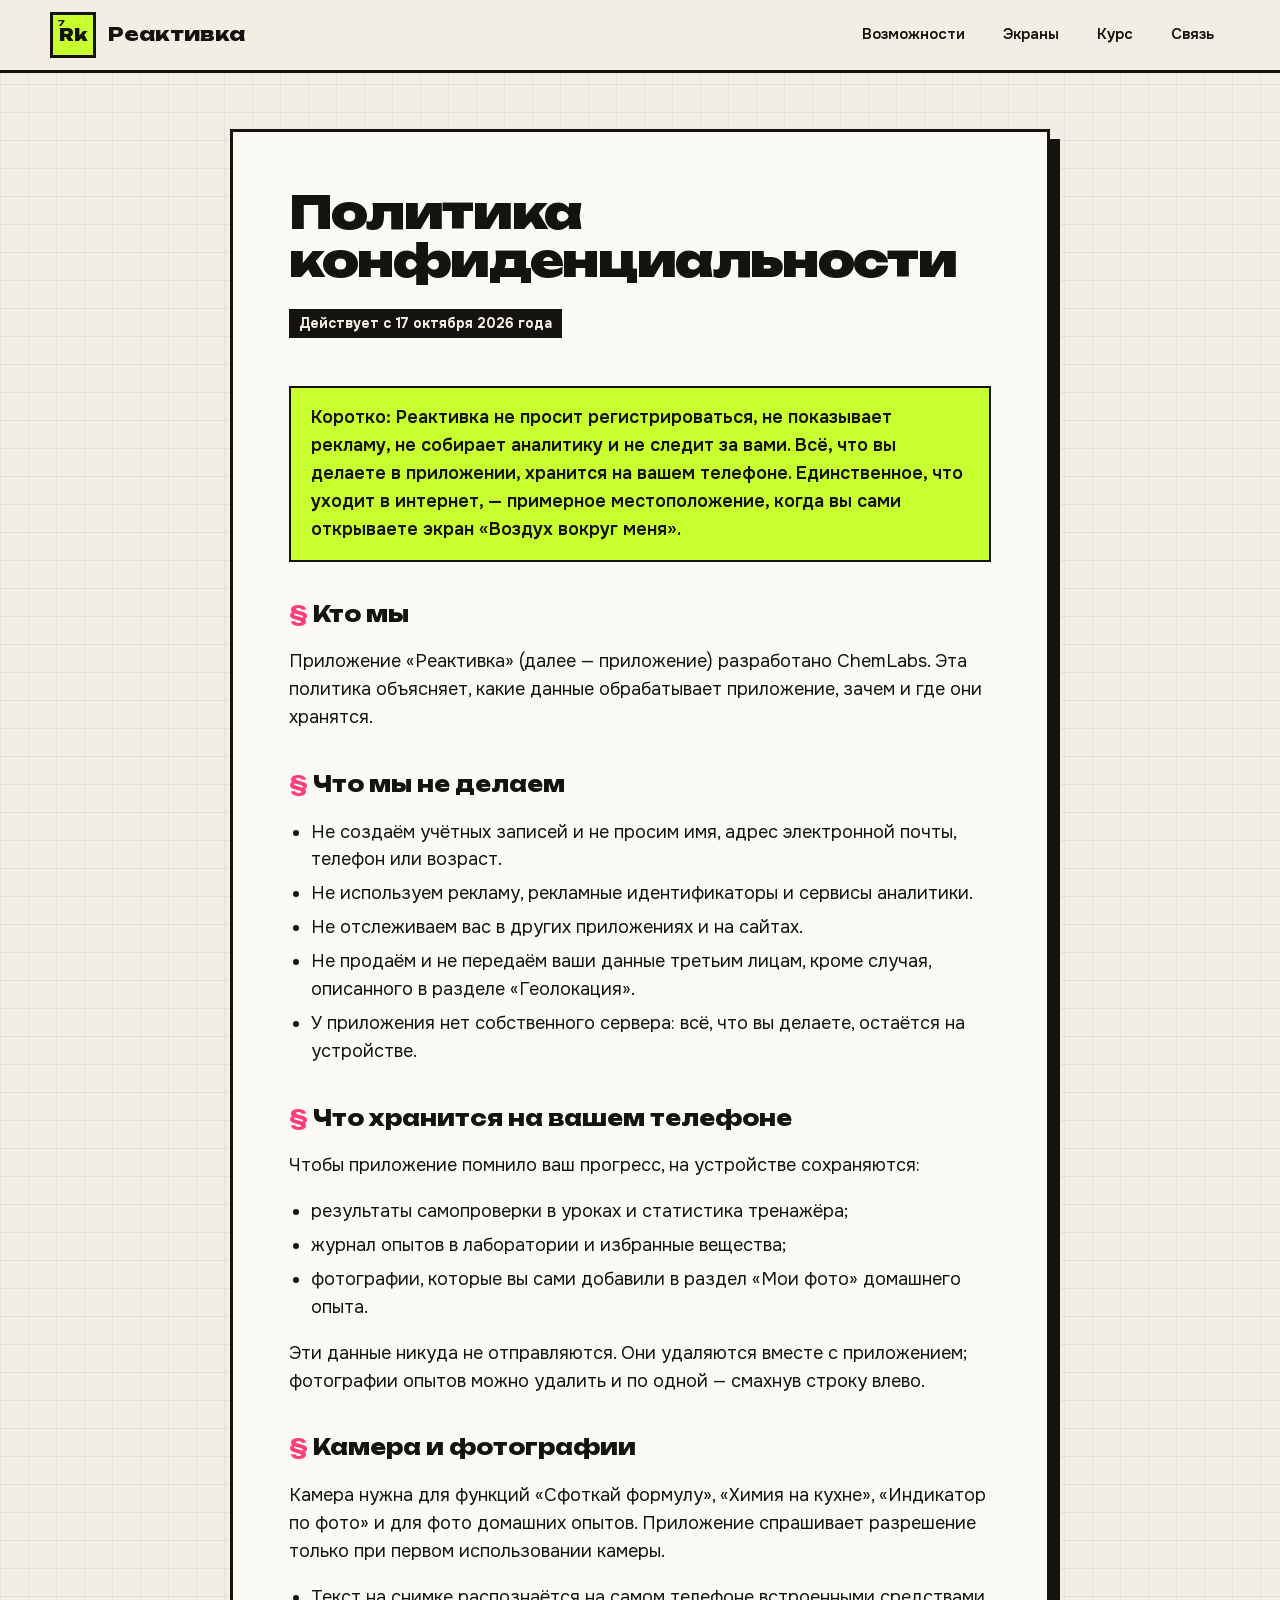
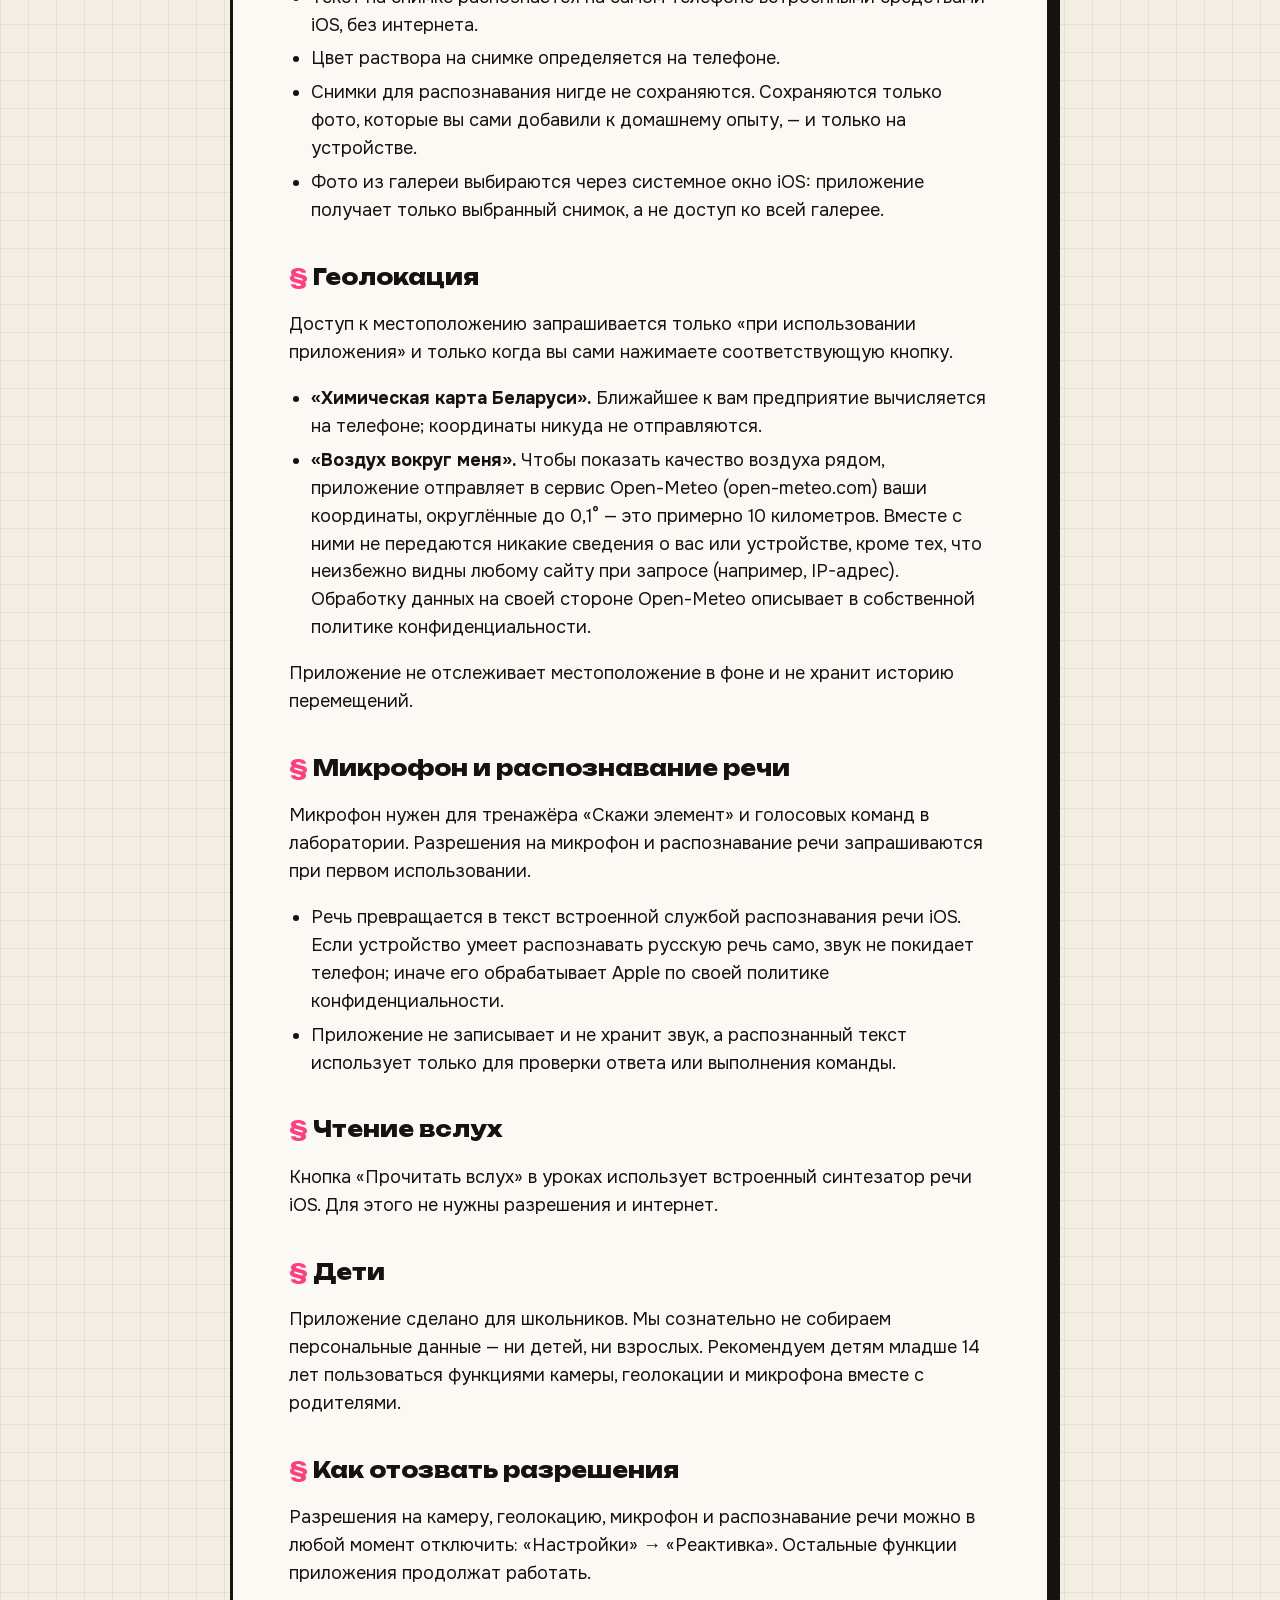
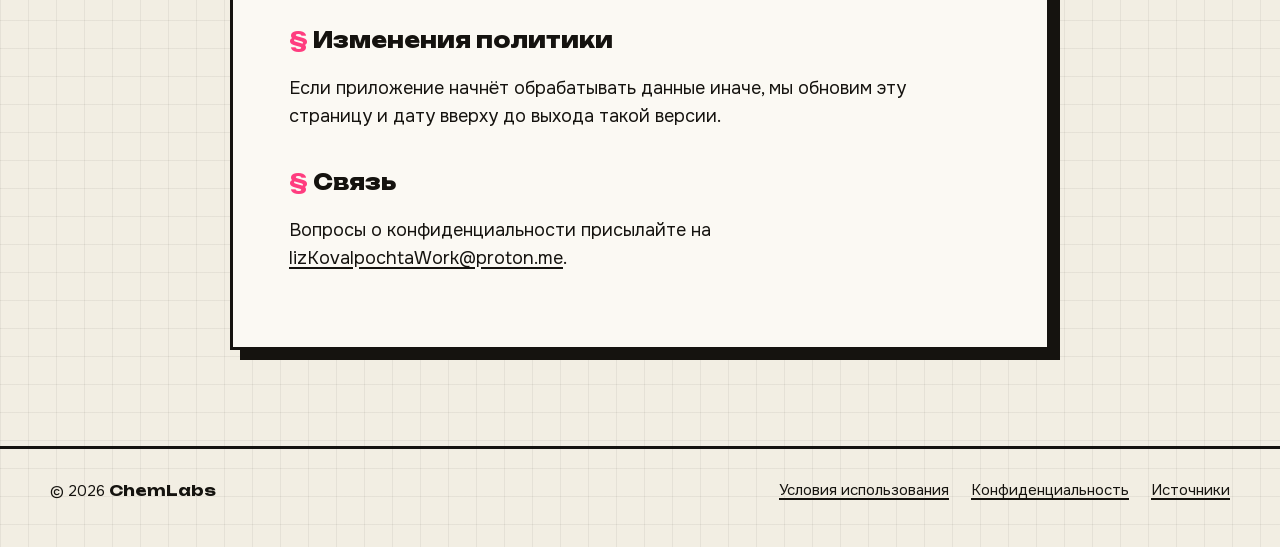
==== privacy.html @ f762d9f7 "Сайт приложения Реактивка" ====
<!doctype html>
<html lang="ru">
<head>
  <meta charset="utf-8">
  <meta name="viewport" content="width=device-width, initial-scale=1">
  <title>Политика конфиденциальности — Реактивка</title>
  <meta name="description" content="Какие данные обрабатывает приложение Реактивка и как.">
  <meta name="theme-color" content="#c8ff2e">
  <link rel="icon" type="image/png" href="images/favicon.png">
  <link rel="stylesheet" href="styles.css">
</head>
<body>
  <header class="top">
    <div class="wrap">
      <a class="logo" href="index.html" aria-label="Реактивка — на главную">
        <span class="logo-cell" aria-hidden="true">Rk</span>
        <span class="logo-name">Реактивка</span>
      </a>
      <button class="menu-toggle" aria-label="Меню" aria-expanded="false">☰</button>
      <nav class="menu">
        <a href="index.html#table">Возможности</a>
        <a href="index.html#samples">Экраны</a>
        <a href="index.html#course">Курс</a>
        <a href="index.html#contact">Связь</a>
      </nav>
    </div>
  </header>

  <main class="page">
    <div class="wrap"><article class="sheet">
      <h1>Политика конфиденциальности</h1>
      <p class="date">Действует с 17 октября 2026 года</p>

      <p class="short">Коротко: Реактивка не просит регистрироваться, не показывает рекламу, не собирает аналитику и не следит за вами. Всё, что вы делаете в приложении, хранится на вашем телефоне. Единственное, что уходит в интернет, — примерное местоположение, когда вы сами открываете экран «Воздух вокруг меня».</p>

      <h2>Кто мы</h2>
      <p>Приложение «Реактивка» (далее — приложение) разработано ChemLabs. Эта политика объясняет, какие данные обрабатывает приложение, зачем и где они хранятся.</p>

      <h2>Что мы не делаем</h2>
      <ul>
        <li>Не создаём учётных записей и не просим имя, адрес электронной почты, телефон или возраст.</li>
        <li>Не используем рекламу, рекламные идентификаторы и сервисы аналитики.</li>
        <li>Не отслеживаем вас в других приложениях и на сайтах.</li>
        <li>Не продаём и не передаём ваши данные третьим лицам, кроме случая, описанного в разделе «Геолокация».</li>
        <li>У приложения нет собственного сервера: всё, что вы делаете, остаётся на устройстве.</li>
      </ul>

      <h2>Что хранится на вашем телефоне</h2>
      <p>Чтобы приложение помнило ваш прогресс, на устройстве сохраняются:</p>
      <ul>
        <li>результаты самопроверки в уроках и статистика тренажёра;</li>
        <li>журнал опытов в лаборатории и избранные вещества;</li>
        <li>фотографии, которые вы сами добавили в раздел «Мои фото» домашнего опыта.</li>
      </ul>
      <p>Эти данные никуда не отправляются. Они удаляются вместе с приложением; фотографии опытов можно удалить и по одной — смахнув строку влево.</p>

      <h2>Камера и фотографии</h2>
      <p>Камера нужна для функций «Сфоткай формулу», «Химия на кухне», «Индикатор по фото» и для фото домашних опытов. Приложение спрашивает разрешение только при первом использовании камеры.</p>
      <ul>
        <li>Текст на снимке распознаётся на самом телефоне встроенными средствами iOS, без интернета.</li>
        <li>Цвет раствора на снимке определяется на телефоне.</li>
        <li>Снимки для распознавания нигде не сохраняются. Сохраняются только фото, которые вы сами добавили к домашнему опыту, — и только на устройстве.</li>
        <li>Фото из галереи выбираются через системное окно iOS: приложение получает только выбранный снимок, а не доступ ко всей галерее.</li>
      </ul>

      <h2>Геолокация</h2>
      <p>Доступ к местоположению запрашивается только «при использовании приложения» и только когда вы сами нажимаете соответствующую кнопку.</p>
      <ul>
        <li><b>«Химическая карта Беларуси».</b> Ближайшее к вам предприятие вычисляется на телефоне; координаты никуда не отправляются.</li>
        <li><b>«Воздух вокруг меня».</b> Чтобы показать качество воздуха рядом, приложение отправляет в сервис Open-Meteo (open-meteo.com) ваши координаты, округлённые до 0,1° — это примерно 10 километров. Вместе с ними не передаются никакие сведения о вас или устройстве, кроме тех, что неизбежно видны любому сайту при запросе (например, IP-адрес). Обработку данных на своей стороне Open-Meteo описывает в собственной политике конфиденциальности.</li>
      </ul>
      <p>Приложение не отслеживает местоположение в фоне и не хранит историю перемещений.</p>

      <h2>Микрофон и распознавание речи</h2>
      <p>Микрофон нужен для тренажёра «Скажи элемент» и голосовых команд в лаборатории. Разрешения на микрофон и распознавание речи запрашиваются при первом использовании.</p>
      <ul>
        <li>Речь превращается в текст встроенной службой распознавания речи iOS. Если устройство умеет распознавать русскую речь само, звук не покидает телефон; иначе его обрабатывает Apple по своей политике конфиденциальности.</li>
        <li>Приложение не записывает и не хранит звук, а распознанный текст использует только для проверки ответа или выполнения команды.</li>
      </ul>

      <h2>Чтение вслух</h2>
      <p>Кнопка «Прочитать вслух» в уроках использует встроенный синтезатор речи iOS. Для этого не нужны разрешения и интернет.</p>

      <h2>Дети</h2>
      <p>Приложение сделано для школьников. Мы сознательно не собираем персональные данные — ни детей, ни взрослых. Рекомендуем детям младше 14 лет пользоваться функциями камеры, геолокации и микрофона вместе с родителями.</p>

      <h2>Как отозвать разрешения</h2>
      <p>Разрешения на камеру, геолокацию, микрофон и распознавание речи можно в любой момент отключить: «Настройки» → «Реактивка». Остальные функции приложения продолжат работать.</p>

      <h2>Изменения политики</h2>
      <p>Если приложение начнёт обрабатывать данные иначе, мы обновим эту страницу и дату вверху до выхода такой версии.</p>

      <h2>Связь</h2>
      <p>Вопросы о конфиденциальности присылайте на <a href="mailto:lizKovalpochtaWork@proton.me">lizKovalpochtaWork@proton.me</a>.</p>
    </article></div>
  </main>

  <footer class="bottom">
    <div class="wrap">
      <span>© 2026 <b>ChemLabs</b></span>
      <nav>
        <a href="terms.html">Условия использования</a>
        <a href="privacy.html">Конфиденциальность</a>
        <a href="sources.html">Источники</a>
      </nav>
    </div>
  </footer>
  <script src="script.js"></script>
</body>
</html>
---- styles.css ----
/* Реактивка — сайт в духе лабораторного журнала: бумага, тушь, кислотные реактивы. */

@font-face { font-family: "Unbounded"; font-weight: 400 900; font-display: swap; src: url("fonts/unbounded-cyrillic.woff2") format("woff2"); unicode-range: U+0301, U+0400-045F, U+0490-0491, U+04B0-04B1, U+2116; }
@font-face { font-family: "Unbounded"; font-weight: 400 900; font-display: swap; src: url("fonts/unbounded-latin.woff2") format("woff2"); unicode-range: U+0000-00FF, U+0131, U+0152-0153, U+02BB-02BC, U+02C6, U+02DA, U+02DC, U+2000-206F, U+20AC, U+2122, U+2191, U+2193, U+2212, U+2215, U+FEFF, U+FFFD; }
@font-face { font-family: "Onest"; font-weight: 400 700; font-display: swap; src: url("fonts/onest-cyrillic.woff2") format("woff2"); unicode-range: U+0301, U+0400-045F, U+0490-0491, U+04B0-04B1, U+2116; }
@font-face { font-family: "Onest"; font-weight: 400 700; font-display: swap; src: url("fonts/onest-latin.woff2") format("woff2"); unicode-range: U+0000-00FF, U+0131, U+0152-0153, U+02BB-02BC, U+02C6, U+02DA, U+02DC, U+2000-206F, U+20AC, U+2122, U+2191, U+2193, U+2212, U+2215, U+FEFF, U+FFFD; }

:root {
  --paper: #f2eee3;
  --paper-2: #e7e0cd;
  --card: #fbf9f3;
  --ink: #15130f;
  --ink-soft: #4a463d;
  --grid: rgba(21, 19, 15, 0.06);
  --lime: #c8ff2e;
  --pink: #ff3d7f;
  --blue: #2d5bff;
  --orange: #ff7b1c;
  --violet: #8c5cff;
  --cyan: #19d3e6;
  --line: 3px solid var(--ink);
  --shadow: 6px 6px 0 var(--ink);
  --shadow-small: 4px 4px 0 var(--ink);
  --display: "Unbounded", "Arial Black", system-ui, sans-serif;
  --body: "Onest", -apple-system, BlinkMacSystemFont, "Segoe UI", Roboto, sans-serif;
  color-scheme: light dark;
}

@media (prefers-color-scheme: dark) {
  :root {
    --paper: #15131b;
    --paper-2: #1f1c27;
    --card: #1c1924;
    --ink: #f2eee3;
    --ink-soft: #b9b3a6;
    --grid: rgba(242, 238, 227, 0.05);
  }
}

* { box-sizing: border-box; }
html { scroll-behavior: smooth; }
@media (prefers-reduced-motion: reduce) {
  html { scroll-behavior: auto; }
  *, *::before, *::after { animation-duration: 0.001ms !important; animation-iteration-count: 1 !important; transition: none !important; }
}

body {
  margin: 0;
  overflow-x: hidden;
  background-color: var(--paper);
  background-image:
    linear-gradient(var(--grid) 1px, transparent 1px),
    linear-gradient(90deg, var(--grid) 1px, transparent 1px);
  background-size: 28px 28px;
  color: var(--ink);
  font-family: var(--body);
  font-size: 18px;
  line-height: 1.55;
  -webkit-font-smoothing: antialiased;
}

img { max-width: 100%; display: block; }
a { color: inherit; text-decoration-thickness: 2px; text-underline-offset: 3px; }
sub { font-size: 0.68em; line-height: 0; }
button { font: inherit; color: inherit; }
:focus-visible { outline: 3px solid var(--pink); outline-offset: 3px; }

.wrap { width: min(1180px, 100% - 40px); margin: 0 auto; }
.display { font-family: var(--display); letter-spacing: -0.02em; }

/* Шапка */
.top {
  position: sticky; top: 0; z-index: 20;
  background: var(--paper);
  border-bottom: var(--line);
}
.top .wrap { display: flex; align-items: center; justify-content: space-between; height: 70px; }
.logo { display: flex; align-items: center; gap: 12px; text-decoration: none; }
.logo-cell {
  width: 46px; height: 46px;
  border: var(--line);
  background: var(--lime);
  color: #15130f;
  display: grid; place-items: center;
  font-family: var(--display); font-weight: 900; font-size: 17px;
  position: relative;
}
.logo-cell::before { content: "7"; position: absolute; top: 1px; left: 4px; font-size: 9px; font-weight: 700; }
.logo-name { font-family: var(--display); font-weight: 800; font-size: 19px; }
.menu { display: flex; gap: 6px; }
.menu a {
  text-decoration: none; font-weight: 600; font-size: 15px;
  padding: 8px 14px; border: 2px solid transparent;
}
.menu a:hover { border-color: var(--ink); background: var(--card); }
.menu-toggle { display: none; background: var(--lime); border: var(--line); width: 46px; height: 46px; cursor: pointer; font-size: 22px; color: #15130f; }
@media (max-width: 820px) {
  .menu-toggle { display: block; }
  .menu {
    display: none; position: absolute; top: 70px; left: 0; right: 0;
    flex-direction: column; gap: 0;
    background: var(--paper); border-bottom: var(--line); padding: 10px 20px 18px;
  }
  .menu.open { display: flex; }
  .menu a { font-size: 19px; padding: 12px 0; }
}

/* Первый экран */
.hero { padding: 64px 0 56px; }
.hero .wrap { display: grid; grid-template-columns: 1.05fr 0.95fr; gap: 48px; align-items: center; }
@media (max-width: 960px) { .hero .wrap { grid-template-columns: 1fr; } }
.kicker {
  display: inline-block; font-weight: 700; font-size: 14px; letter-spacing: 0.08em; text-transform: uppercase;
  background: var(--ink); color: var(--paper); padding: 6px 12px; margin-bottom: 22px;
}
.hero h1 { font-family: var(--display); font-weight: 900; font-size: clamp(42px, 7vw, 86px); line-height: 0.98; margin: 0 0 26px; letter-spacing: -0.035em; }
.hero h1 mark { background: var(--lime); color: #15130f; padding: 0 0.12em; box-decoration-break: clone; -webkit-box-decoration-break: clone; }
.hero h1 .pink { color: var(--pink); }
.hero .lead { font-size: 21px; max-width: 560px; margin: 0 0 30px; color: var(--ink-soft); }
.tags { display: flex; flex-wrap: wrap; gap: 10px; }
.tag { border: 2px solid var(--ink); padding: 7px 14px; font-weight: 700; font-size: 15px; background: var(--card); }
.tag:nth-child(1) { background: var(--lime); color: #15130f; }
.tag:nth-child(2) { background: var(--pink); color: #fff; }
.tag:nth-child(3) { background: var(--cyan); color: #15130f; }

/* Мини-лаборатория */
.bench { background: var(--card); border: var(--line); box-shadow: 10px 10px 0 var(--ink); padding: 22px; position: relative; }
.bench-head { display: flex; justify-content: space-between; align-items: baseline; gap: 12px; margin-bottom: 8px; }
.bench-head b { font-family: var(--display); font-size: 17px; }
.bench-head span { font-size: 14px; color: var(--ink-soft); }
.bench canvas { width: 100%; max-width: 420px; height: auto; aspect-ratio: 720 / 600; display: block; margin: 0 auto; }
.shelf { display: flex; flex-wrap: wrap; gap: 8px; margin-top: 10px; }
.reagent {
  border: 2px solid var(--ink); background: var(--paper); cursor: pointer;
  padding: 7px 12px; font-weight: 700; font-size: 16px;
  box-shadow: 3px 3px 0 var(--ink); transition: transform 0.08s, box-shadow 0.08s;
}
.reagent:hover { transform: translate(-1px, -1px); box-shadow: 4px 4px 0 var(--ink); }
.reagent:active, .reagent[aria-pressed="true"] { transform: translate(3px, 3px); box-shadow: 0 0 0 var(--ink); background: var(--lime); color: #15130f; }
.reagent.reset { background: var(--ink); color: var(--paper); }
.result { margin-top: 16px; min-height: 86px; border-top: 2px dashed var(--ink); padding-top: 14px; }
.result .eq { font-family: var(--display); font-weight: 700; font-size: 18px; }
.result p { margin: 4px 0 0; color: var(--ink-soft); font-size: 16px; }

/* Бегущая строка формул */
.ticker { border-block: var(--line); background: var(--ink); color: var(--paper); overflow: hidden; white-space: nowrap; }
.ticker-track { display: inline-block; padding: 14px 0; animation: ticker 40s linear infinite; font-family: var(--display); font-weight: 700; font-size: 22px; }
.ticker-track span { margin: 0 26px; }
.ticker-track span:nth-child(3n) { color: var(--lime); }
.ticker-track span:nth-child(3n+1) { color: var(--pink); }
@keyframes ticker { to { transform: translateX(-50%); } }

/* Разделы */
section.block { padding: 96px 0; }
.block-head { display: grid; grid-template-columns: auto 1fr; gap: 22px; align-items: end; margin-bottom: 44px; }
.block-num { font-family: var(--display); font-weight: 900; font-size: 92px; line-height: 0.8; color: transparent; -webkit-text-stroke: 2px var(--ink); }
.block-head h2 { font-family: var(--display); font-weight: 900; font-size: clamp(30px, 4.6vw, 52px); line-height: 1.02; margin: 0; letter-spacing: -0.03em; }
.block-head p { grid-column: 1 / -1; margin: 6px 0 0; max-width: 660px; color: var(--ink-soft); font-size: 20px; }
@media (max-width: 600px) { .block-num { font-size: 60px; } }

/* Таблица возможностей */
.lab-table { display: grid; grid-template-columns: 1.15fr 0.85fr; gap: 36px; align-items: start; }
@media (max-width: 960px) { .lab-table { grid-template-columns: 1fr; } }
.cells { display: grid; grid-template-columns: repeat(5, 1fr); gap: 10px; }
@media (max-width: 600px) { .cells { grid-template-columns: repeat(3, 1fr); } }
.cell {
  aspect-ratio: 1 / 1.08;
  border: var(--line); background: var(--c, var(--card)); color: #15130f;
  cursor: pointer; text-align: left; padding: 8px 10px;
  display: flex; flex-direction: column; justify-content: space-between;
  box-shadow: var(--shadow-small); transition: transform 0.1s, box-shadow 0.1s;
}
.cell:hover { transform: translate(-2px, -2px); box-shadow: 6px 6px 0 var(--ink); }
.cell[aria-pressed="true"] { transform: translate(4px, 4px); box-shadow: 0 0 0 var(--ink); outline: 3px solid var(--ink); outline-offset: 3px; }
.cell .n { font-size: 13px; font-weight: 700; }
.cell .s { font-family: var(--display); font-weight: 900; font-size: clamp(22px, 3vw, 34px); line-height: 1; }
.cell .t { font-size: 12px; font-weight: 700; line-height: 1.15; }
.legend { display: flex; flex-wrap: wrap; gap: 14px; margin-top: 20px; font-size: 14px; font-weight: 600; color: var(--ink-soft); }
.legend i { display: inline-block; width: 14px; height: 14px; border: 2px solid var(--ink); margin-right: 6px; vertical-align: -2px; }

.specimen { display: grid; grid-template-columns: 210px 1fr; gap: 24px; align-items: start; background: var(--card); border: var(--line); box-shadow: var(--shadow); padding: 24px; position: sticky; top: 96px; }
@media (max-width: 960px) { .specimen { position: static; } }
@media (max-width: 520px) { .specimen { grid-template-columns: 1fr; } .specimen .phone { width: 210px; margin: 0 auto; } }
.specimen h3 { font-family: var(--display); font-weight: 900; font-size: 26px; line-height: 1.1; margin: 0 0 10px; }
.specimen .stat { display: inline-block; background: var(--lime); color: #15130f; border: 2px solid var(--ink); font-weight: 800; padding: 4px 10px; margin-bottom: 12px; }
.specimen p { margin: 0; color: var(--ink-soft); font-size: 17px; }

.phone { border: 3px solid var(--ink); border-radius: 34px; padding: 7px; background: #15130f; box-shadow: var(--shadow); }
.phone img { border-radius: 27px; width: 100%; aspect-ratio: 1179 / 2556; object-fit: cover; object-position: top; background: #fff; }

/* Образцы экранов */
.samples { display: flex; gap: 30px; overflow-x: auto; padding: 14px 6px 34px; cursor: grab; scrollbar-width: thin; scroll-snap-type: x proximity; }
.samples.dragging { cursor: grabbing; scroll-snap-type: none; }
.sample { flex: 0 0 auto; width: 230px; scroll-snap-align: start; user-select: none; }
.sample:nth-child(odd) { transform: rotate(-2deg); }
.sample:nth-child(even) { transform: rotate(2deg) translateY(16px); }
.sample img { pointer-events: none; }
.label {
  margin-top: 18px; background: var(--card); border: 2px solid var(--ink); padding: 8px 12px;
  font-size: 14px; font-weight: 700; display: flex; justify-content: space-between; gap: 8px;
}
.label span:first-child { color: var(--pink); }

/* Курс — пробирки */
.course { background: var(--paper-2); border-block: var(--line); }
.tubes { display: grid; grid-template-columns: repeat(4, 1fr); gap: 26px; }
@media (max-width: 900px) { .tubes { grid-template-columns: repeat(2, 1fr); } }
@media (max-width: 520px) { .tubes { grid-template-columns: 1fr; } }
.tube-card { display: grid; grid-template-columns: 64px 1fr; gap: 18px; align-items: end; }
.tube {
  height: 230px; border: var(--line); border-top: 0; border-radius: 0 0 32px 32px;
  position: relative; overflow: hidden; background: var(--card);
}
.tube::before { content: ""; position: absolute; top: 0; left: -8px; right: -8px; height: 3px; background: var(--ink); }
.tube .fill { position: absolute; left: 0; right: 0; bottom: 0; height: var(--h); background: var(--c); transition: height 1.4s cubic-bezier(.2,.8,.2,1); }
.js .tube .fill { height: 0; }
.tube .fill::after { content: ""; position: absolute; top: -6px; left: 0; right: 0; height: 12px; background: var(--c); border-radius: 50%; }
.js .visible .tube .fill { height: var(--h); }
.tube-card b { font-family: var(--display); font-size: 13px; text-transform: uppercase; letter-spacing: 0.06em; }
.tube-card h3 { font-family: var(--display); font-weight: 900; font-size: 22px; line-height: 1.08; margin: 4px 0 8px; }
.tube-card p { margin: 0; font-size: 15px; color: var(--ink-soft); }
.counters { display: grid; grid-template-columns: repeat(4, 1fr); gap: 16px; margin-top: 54px; }
@media (max-width: 700px) { .counters { grid-template-columns: repeat(2, 1fr); } }
.counter { border: var(--line); background: var(--card); padding: 18px; box-shadow: var(--shadow-small); }
.counter strong { display: block; font-family: var(--display); font-weight: 900; font-size: 48px; line-height: 1; }
.counter span { font-weight: 600; color: var(--ink-soft); }

/* Знаки «наоборот» */
.signs { display: grid; grid-template-columns: repeat(3, 1fr); gap: 34px 26px; }
@media (max-width: 860px) { .signs { grid-template-columns: repeat(2, 1fr); } }
@media (max-width: 520px) { .signs { grid-template-columns: 1fr; } }
.sign { display: grid; grid-template-columns: 96px 1fr; gap: 20px; align-items: center; }
.diamond { width: 76px; height: 76px; margin: 10px; transform: rotate(45deg); border: 5px solid var(--pink); background: #fff; display: grid; place-items: center; }
.diamond svg { transform: rotate(-45deg); width: 40px; height: 40px; }
.sign h3 { font-family: var(--display); font-weight: 800; font-size: 19px; margin: 0 0 4px; }
.sign p { margin: 0; font-size: 16px; color: var(--ink-soft); }

/* Связь — этикетка реактива */
.reagent-label {
  border: var(--line); background: var(--lime); color: #15130f; box-shadow: 12px 12px 0 var(--ink);
  display: grid; grid-template-columns: 1.2fr 0.8fr;
}
@media (max-width: 760px) { .reagent-label { grid-template-columns: 1fr; } }
.reagent-label > div { padding: 34px; }
.reagent-label > div + div { border-left: var(--line); background: var(--card); color: var(--ink); }
@media (max-width: 760px) { .reagent-label > div + div { border-left: 0; border-top: var(--line); } }
.reagent-label h2 { font-family: var(--display); font-weight: 900; font-size: clamp(30px, 4vw, 46px); line-height: 1; margin: 0 0 14px; }
.reagent-label p { margin: 0; font-size: 18px; }
.reagent-label dl { margin: 0; display: grid; grid-template-columns: auto 1fr; gap: 8px 16px; font-size: 16px; }
.reagent-label dt { font-weight: 800; }
.reagent-label dd { margin: 0; overflow-wrap: anywhere; }
.reagent-label dd a { color: inherit; font-weight: 700; }
.mail-button {
  display: inline-block; margin-top: 22px; padding: 12px 20px; border: var(--line);
  background: #15130f; color: var(--lime); font-weight: 800; text-decoration: none; box-shadow: 5px 5px 0 rgba(21, 19, 15, 0.35);
  transition: transform 0.15s ease, box-shadow 0.15s ease;
}
.mail-button:hover { transform: translate(-2px, -2px); box-shadow: 7px 7px 0 rgba(21, 19, 15, 0.35); }
.sheet a[href^="mailto:"] { overflow-wrap: anywhere; }

/* Подвал */
.bottom { border-top: var(--line); padding: 30px 0 44px; font-size: 15px; }
.bottom .wrap { display: flex; flex-wrap: wrap; justify-content: space-between; gap: 14px 30px; align-items: center; }
.bottom nav { display: flex; flex-wrap: wrap; gap: 8px 22px; }
.bottom b { font-family: var(--display); }

/* Текстовые страницы */
.page { padding: 56px 0 96px; }
.sheet { max-width: 820px; margin: 0 auto; background: var(--card); border: var(--line); box-shadow: 10px 10px 0 var(--ink); padding: clamp(24px, 5vw, 56px); }
.sheet h1 { font-family: var(--display); font-weight: 900; font-size: clamp(30px, 5vw, 46px); line-height: 1.05; margin: 0 0 10px; letter-spacing: -0.03em; }
.sheet .date { display: inline-block; background: var(--ink); color: var(--paper); font-size: 14px; font-weight: 700; padding: 4px 10px; margin-bottom: 30px; }
.sheet h2 { font-family: var(--display); font-weight: 800; font-size: 21px; margin: 36px 0 10px; }
.sheet h2::before { content: "§ "; color: var(--pink); }
.sheet ul { padding-left: 22px; }
.sheet li { margin: 6px 0; }
.sheet .short { border: 2px solid var(--ink); background: var(--lime); color: #15130f; padding: 16px 20px; font-weight: 600; }
.source-list { list-style: none; padding: 0; }
.source-list li { border: 2px solid var(--ink); padding: 16px 18px; margin: 12px 0; background: var(--paper); }
.source-list b { display: block; font-family: var(--display); font-size: 16px; margin-bottom: 4px; }
.source-list span { display: block; color: var(--ink-soft); font-size: 15px; margin-top: 4px; }
.small-list { columns: 2; column-gap: 28px; font-size: 15px; }
@media (max-width: 560px) { .small-list { columns: 1; } }

/* Появление при прокрутке — только когда работает скрипт */
.js .reveal { opacity: 0; transform: translateY(26px); transition: opacity 0.6s ease, transform 0.6s ease; }
.js .reveal.visible { opacity: 1; transform: none; }
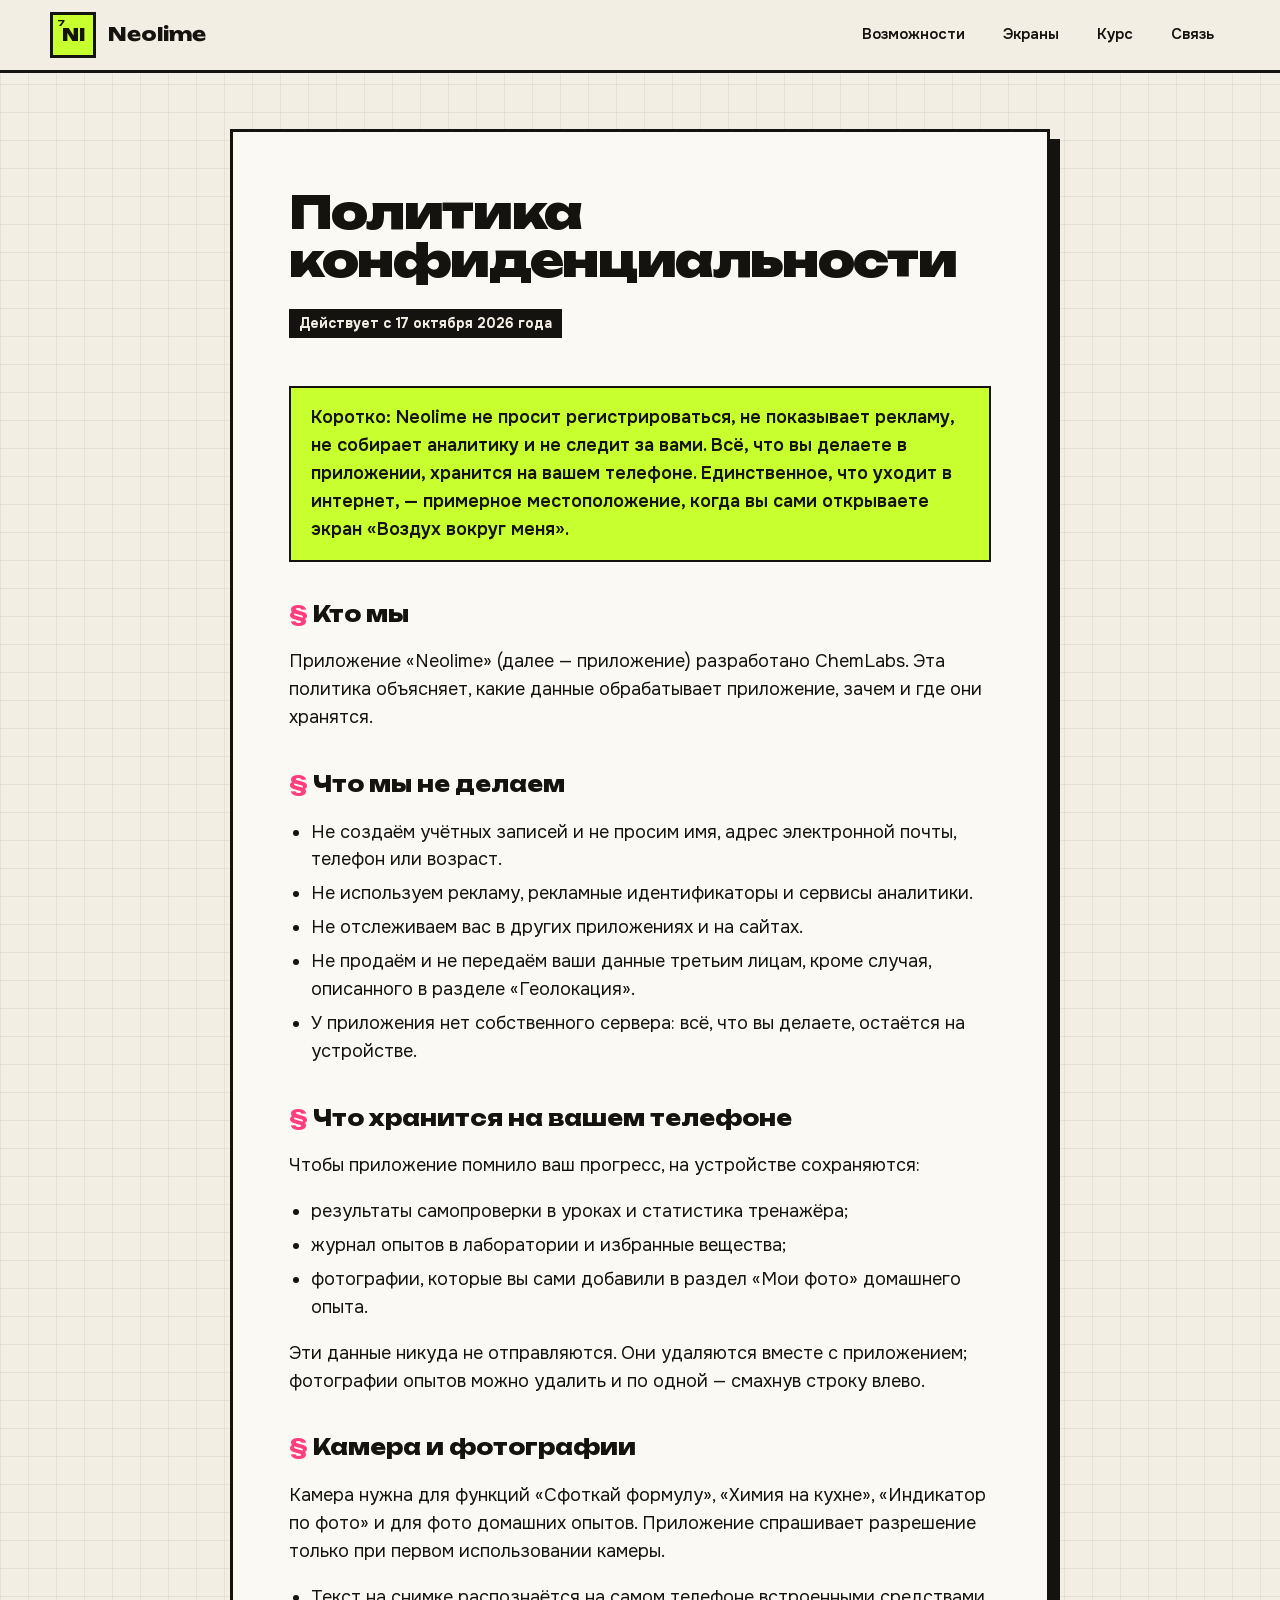
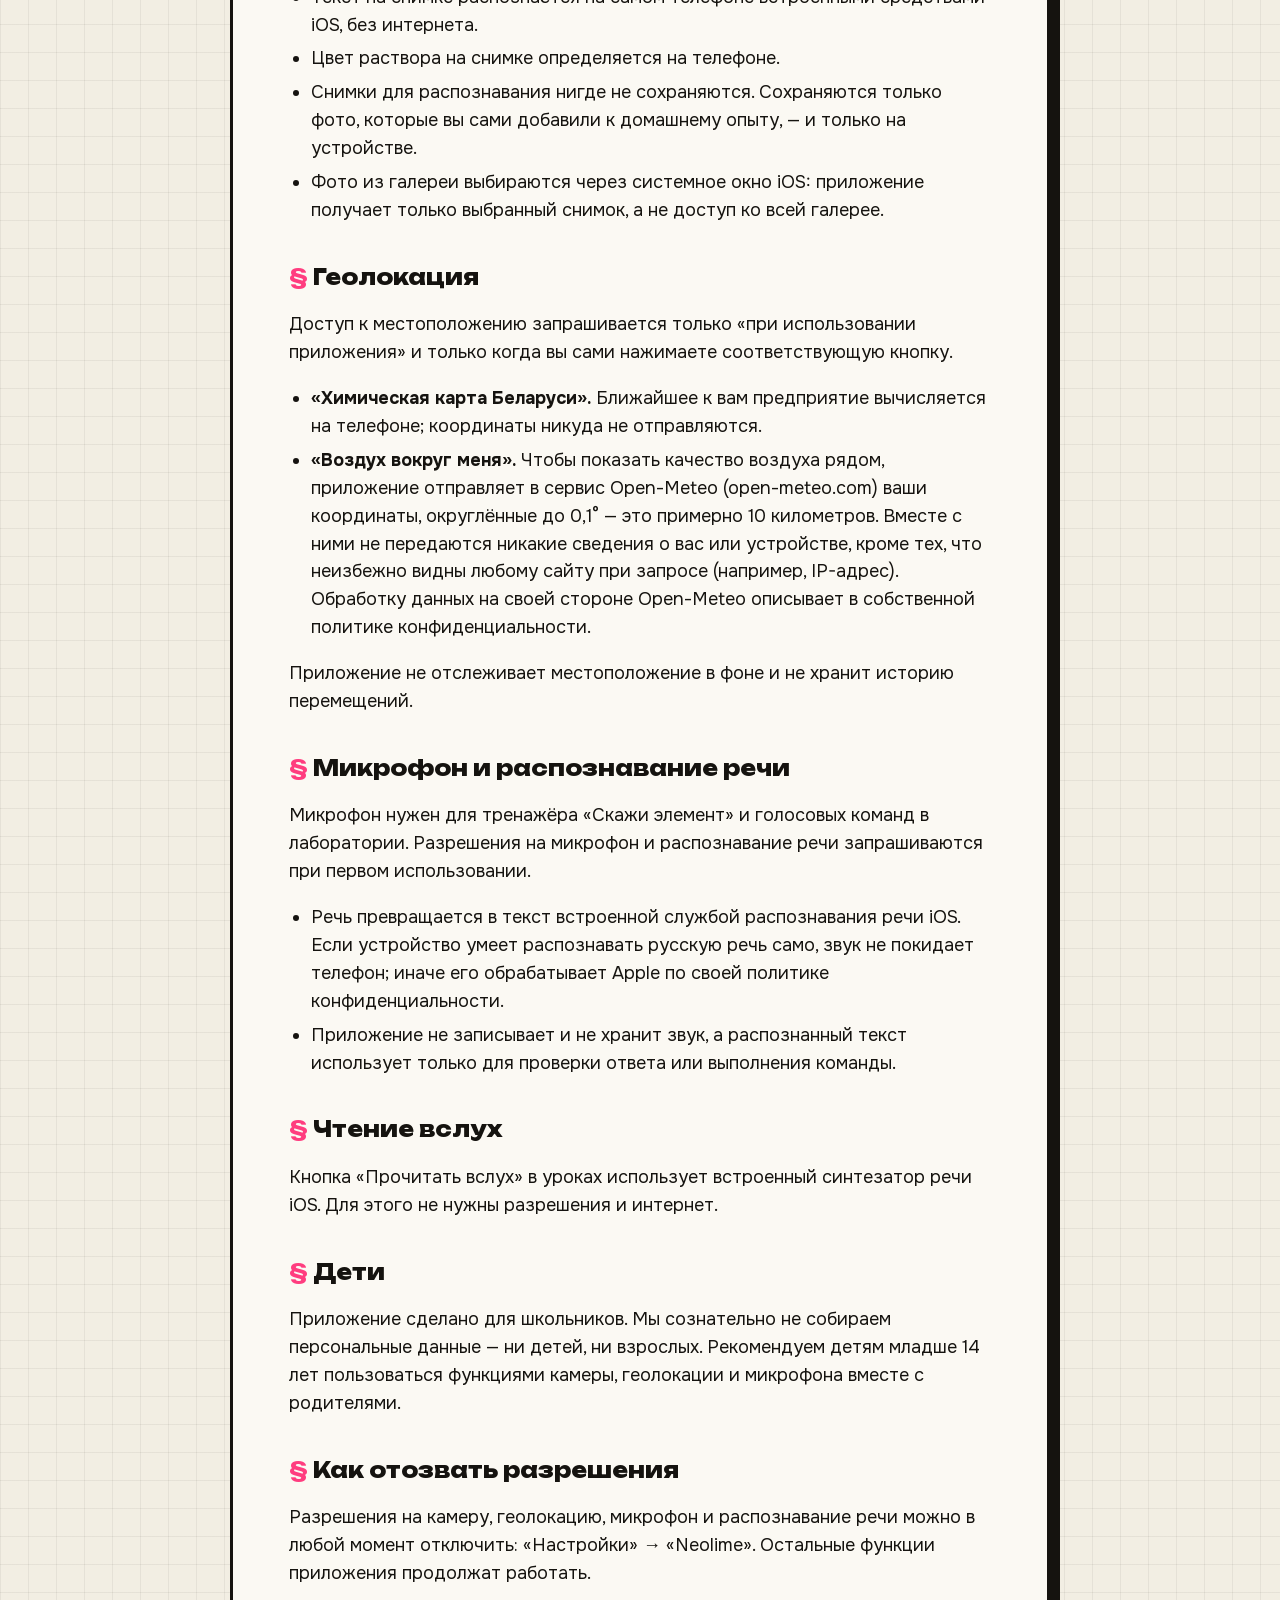
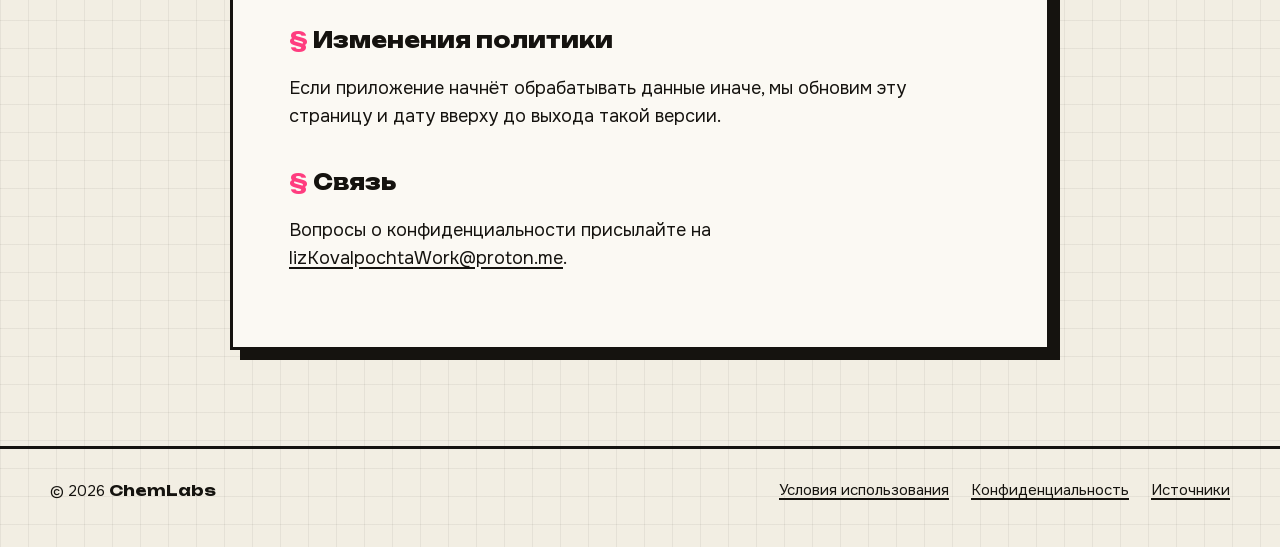
==== commit a1589640: "Новое название Neolime и иконка" ====
--- a/privacy.html
+++ b/privacy.html
@@ -3,8 +3,8 @@
 <head>
   <meta charset="utf-8">
   <meta name="viewport" content="width=device-width, initial-scale=1">
-  <title>Политика конфиденциальности — Реактивка</title>
-  <meta name="description" content="Какие данные обрабатывает приложение Реактивка и как.">
+  <title>Политика конфиденциальности — Neolime</title>
+  <meta name="description" content="Какие данные обрабатывает приложение Neolime и как.">
   <meta name="theme-color" content="#c8ff2e">
   <link rel="icon" type="image/png" href="images/favicon.png">
   <link rel="stylesheet" href="styles.css">
@@ -12,9 +12,9 @@
 <body>
   <header class="top">
     <div class="wrap">
-      <a class="logo" href="index.html" aria-label="Реактивка — на главную">
-        <span class="logo-cell" aria-hidden="true">Rk</span>
-        <span class="logo-name">Реактивка</span>
+      <a class="logo" href="index.html" aria-label="Neolime — на главную">
+        <span class="logo-cell" aria-hidden="true">Nl</span>
+        <span class="logo-name">Neolime</span>
       </a>
       <button class="menu-toggle" aria-label="Меню" aria-expanded="false">☰</button>
       <nav class="menu">
@@ -31,10 +31,10 @@
       <h1>Политика конфиденциальности</h1>
       <p class="date">Действует с 17 октября 2026 года</p>
 
-      <p class="short">Коротко: Реактивка не просит регистрироваться, не показывает рекламу, не собирает аналитику и не следит за вами. Всё, что вы делаете в приложении, хранится на вашем телефоне. Единственное, что уходит в интернет, — примерное местоположение, когда вы сами открываете экран «Воздух вокруг меня».</p>
+      <p class="short">Коротко: Neolime не просит регистрироваться, не показывает рекламу, не собирает аналитику и не следит за вами. Всё, что вы делаете в приложении, хранится на вашем телефоне. Единственное, что уходит в интернет, — примерное местоположение, когда вы сами открываете экран «Воздух вокруг меня».</p>
 
       <h2>Кто мы</h2>
-      <p>Приложение «Реактивка» (далее — приложение) разработано ChemLabs. Эта политика объясняет, какие данные обрабатывает приложение, зачем и где они хранятся.</p>
+      <p>Приложение «Neolime» (далее — приложение) разработано ChemLabs. Эта политика объясняет, какие данные обрабатывает приложение, зачем и где они хранятся.</p>
 
       <h2>Что мы не делаем</h2>
       <ul>
@@ -85,7 +85,7 @@
       <p>Приложение сделано для школьников. Мы сознательно не собираем персональные данные — ни детей, ни взрослых. Рекомендуем детям младше 14 лет пользоваться функциями камеры, геолокации и микрофона вместе с родителями.</p>
 
       <h2>Как отозвать разрешения</h2>
-      <p>Разрешения на камеру, геолокацию, микрофон и распознавание речи можно в любой момент отключить: «Настройки» → «Реактивка». Остальные функции приложения продолжат работать.</p>
+      <p>Разрешения на камеру, геолокацию, микрофон и распознавание речи можно в любой момент отключить: «Настройки» → «Neolime». Остальные функции приложения продолжат работать.</p>
 
       <h2>Изменения политики</h2>
       <p>Если приложение начнёт обрабатывать данные иначе, мы обновим эту страницу и дату вверху до выхода такой версии.</p>
--- a/styles.css
+++ b/styles.css
@@ -1,4 +1,4 @@
-/* Реактивка — сайт в духе лабораторного журнала: бумага, тушь, кислотные реактивы. */
+/* Neolime — сайт в духе лабораторного журнала: бумага, тушь, кислотные реактивы. */
 
 @font-face { font-family: "Unbounded"; font-weight: 400 900; font-display: swap; src: url("fonts/unbounded-cyrillic.woff2") format("woff2"); unicode-range: U+0301, U+0400-045F, U+0490-0491, U+04B0-04B1, U+2116; }
 @font-face { font-family: "Unbounded"; font-weight: 400 900; font-display: swap; src: url("fonts/unbounded-latin.woff2") format("woff2"); unicode-range: U+0000-00FF, U+0131, U+0152-0153, U+02BB-02BC, U+02C6, U+02DA, U+02DC, U+2000-206F, U+20AC, U+2122, U+2191, U+2193, U+2212, U+2215, U+FEFF, U+FFFD; }
